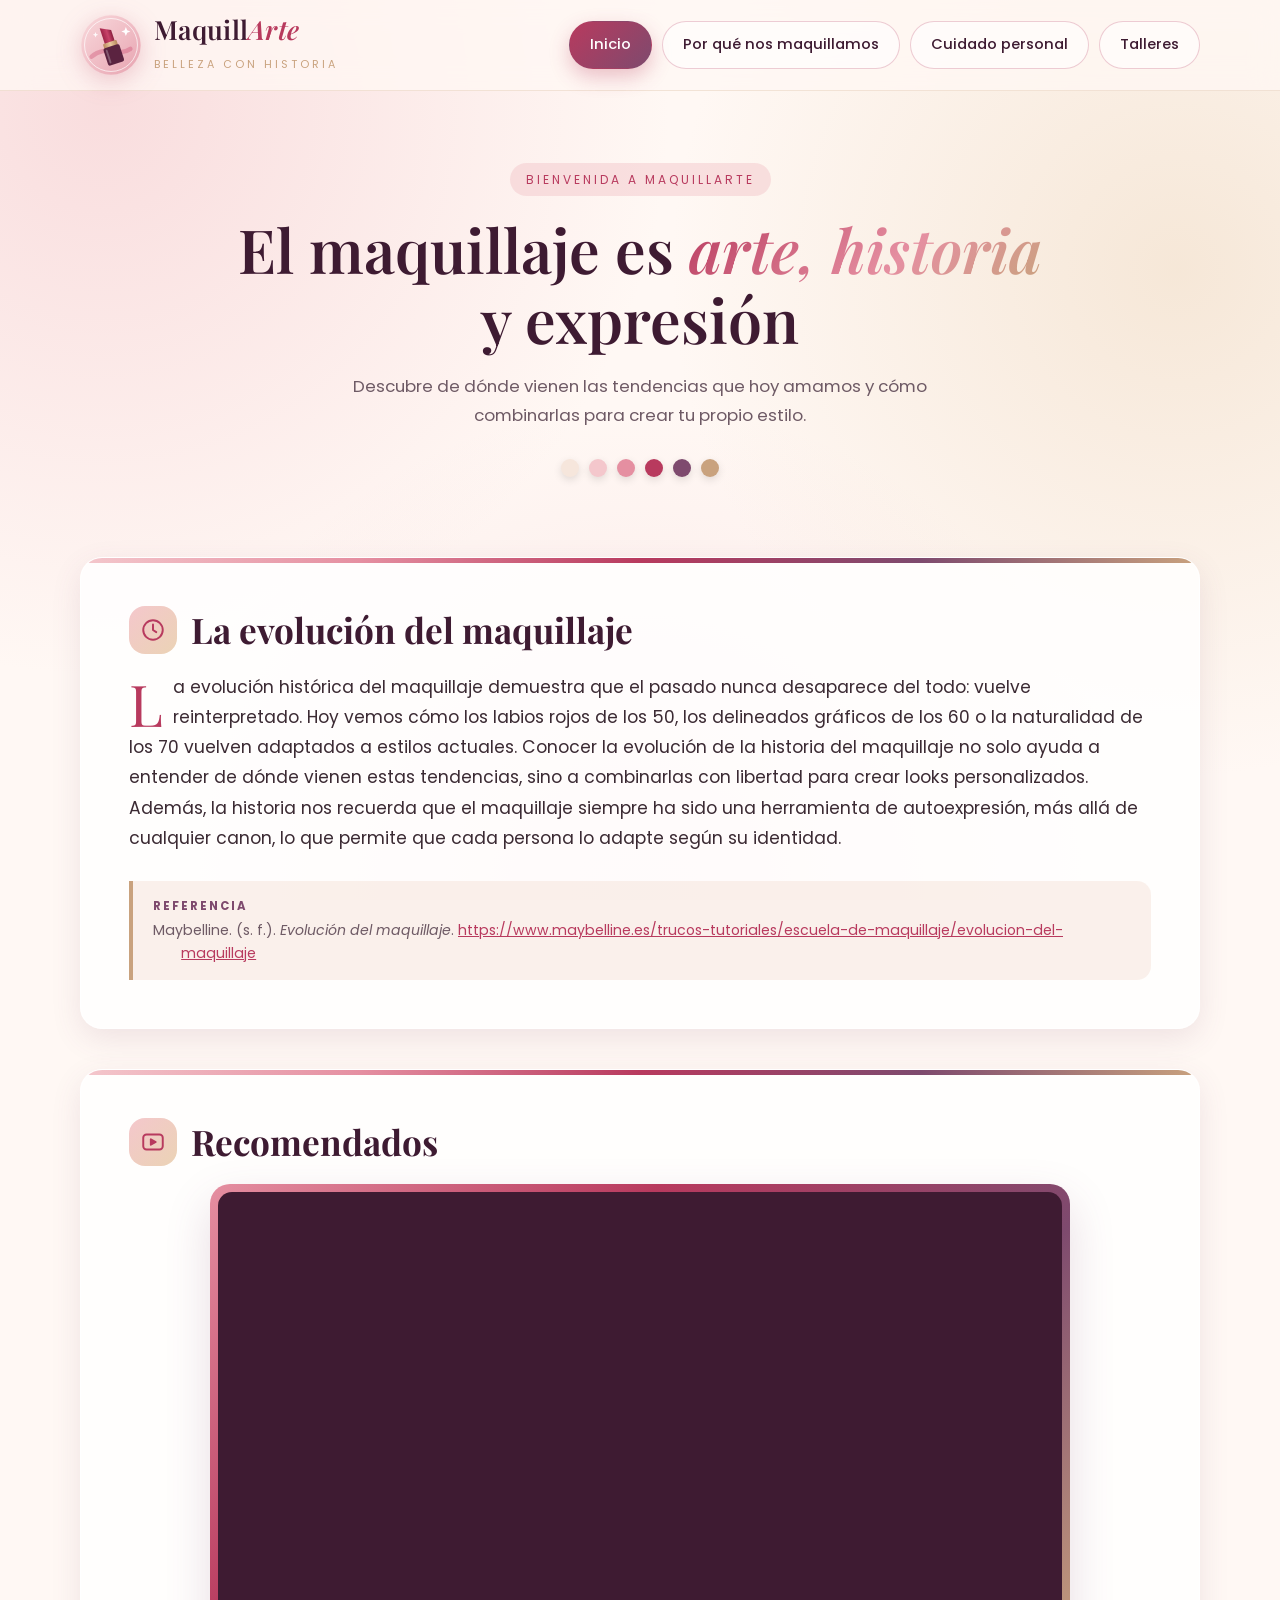
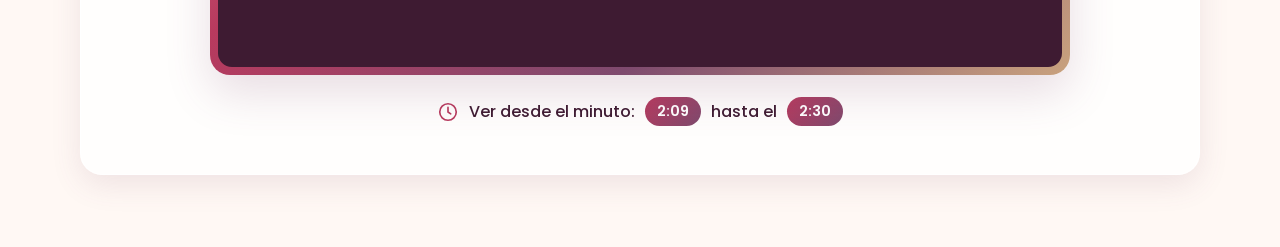
==== index.html @ 5499b281 "Página web de MaquillArte: inicio, por qué nos maquillamos, cuidado personal y aviso de talleres Co-" ====
<!DOCTYPE html>
<html lang="es">
<head>
  <meta charset="UTF-8">
  <meta name="viewport" content="width=device-width, initial-scale=1.0">
  <title>MaquillArte | Inicio</title>
  <meta name="description" content="MaquillArte: la historia, el arte y el cuidado detrás del maquillaje.">
  <link rel="icon" type="image/svg+xml" href="img/logo.svg">
  <link rel="preconnect" href="https://fonts.googleapis.com">
  <link rel="preconnect" href="https://fonts.gstatic.com" crossorigin>
  <link href="https://fonts.googleapis.com/css2?family=Playfair+Display:ital,wght@0,500;0,600;0,700;1,500;1,600&family=Poppins:wght@300;400;500;600&display=swap" rel="stylesheet">
  <link rel="stylesheet" href="css/styles.css">
</head>
<body>

  <header class="encabezado">
    <div class="contenedor">
      <a href="index.html" class="marca" aria-label="MaquillArte, ir al inicio">
        <img src="img/logo.svg" alt="Logo de MaquillArte">
        <span>
          <span class="marca-nombre">Maquill<em>Arte</em></span>
          <span class="marca-lema">Belleza con historia</span>
        </span>
      </a>

      <button class="boton-menu" aria-label="Abrir menú" aria-expanded="false" aria-controls="menu-principal"><span></span></button>

      <nav class="menu" id="menu-principal" aria-label="Menú principal">
        <ul>
          <li><a href="index.html" class="activo" aria-current="page">Inicio</a></li>
          <li><a href="por-que-nos-maquillamos.html">Por qué nos maquillamos</a></li>
          <li><a href="cuidado-personal.html">Cuidado personal</a></li>
          <li><a href="#" data-talleres>Talleres</a></li>
        </ul>
      </nav>
    </div>
  </header>

  <main>
    <section class="portada contenedor">
      <span class="etiqueta">Bienvenida a MaquillArte</span>
      <h1>El maquillaje es <em>arte, historia</em> y expresión</h1>
      <p>Descubre de dónde vienen las tendencias que hoy amamos y cómo combinarlas para crear tu propio estilo.</p>
      <div class="paleta" aria-hidden="true">
        <span></span><span></span><span></span><span></span><span></span><span></span>
      </div>
    </section>

    <section class="seccion contenedor aparecer">
      <article class="tarjeta">
        <h2 class="titulo-seccion">
          <span class="icono" aria-hidden="true">
            <svg viewBox="0 0 24 24" fill="none" stroke="currentColor" stroke-width="1.8" stroke-linecap="round" stroke-linejoin="round"><circle cx="12" cy="12" r="9"/><path d="M12 7v5l3 2"/></svg>
          </span>
          La evolución del maquillaje
        </h2>

        <p class="texto-destacado">La evolución histórica del maquillaje demuestra que el pasado nunca desaparece del todo: vuelve reinterpretado. Hoy vemos cómo los labios rojos de los 50, los delineados gráficos de los 60 o la naturalidad de los 70 vuelven adaptados a estilos actuales. Conocer la evolución de la historia del maquillaje no solo ayuda a entender de dónde vienen estas tendencias, sino a combinarlas con libertad para crear looks personalizados. Además, la historia nos recuerda que el maquillaje siempre ha sido una herramienta de autoexpresión, más allá de cualquier canon, lo que permite que cada persona lo adapte según su identidad.</p>

        <div class="referencia">
          <strong>Referencia</strong>
          <p class="apa">Maybelline. (s. f.). <em>Evolución del maquillaje</em>. <a href="https://www.maybelline.es/trucos-tutoriales/escuela-de-maquillaje/evolucion-del-maquillaje" target="_blank" rel="noopener">https://www.maybelline.es/trucos-tutoriales/escuela-de-maquillaje/evolucion-del-maquillaje</a></p>
        </div>
      </article>
    </section>

    <section class="seccion contenedor aparecer">
      <article class="tarjeta">
        <h2 class="titulo-seccion">
          <span class="icono" aria-hidden="true">
            <svg viewBox="0 0 24 24" fill="none" stroke="currentColor" stroke-width="1.8" stroke-linecap="round" stroke-linejoin="round"><rect x="3" y="5" width="18" height="14" rx="3"/><path d="M10 9.5v5l4.5-2.5z" fill="currentColor"/></svg>
          </span>
          Recomendados
        </h2>

        <div class="video-marco">
          <div class="video">
            <iframe
              src="https://www.youtube-nocookie.com/embed/LgYsAsKsYkc?start=129&amp;end=150&amp;rel=0"
              title="Video recomendado sobre la evolución del maquillaje"
              loading="lazy"
              allow="accelerometer; autoplay; clipboard-write; encrypted-media; gyroscope; picture-in-picture; web-share"
              referrerpolicy="strict-origin-when-cross-origin"
              allowfullscreen></iframe>
          </div>
        </div>

        <p class="leyenda-video">
          <svg viewBox="0 0 24 24" fill="none" stroke="currentColor" stroke-width="1.8" stroke-linecap="round" stroke-linejoin="round" aria-hidden="true"><circle cx="12" cy="12" r="9"/><path d="M12 7v5l3 2"/></svg>
          Ver desde el minuto: <span class="tiempo">2:09</span> hasta el <span class="tiempo">2:30</span>
        </p>
      </article>
    </section>
  </main>

  <div class="aviso-fondo" role="dialog" aria-modal="true" aria-labelledby="aviso-titulo" aria-hidden="true">
    <div class="aviso">
      <div class="aviso-icono" aria-hidden="true">
        <svg viewBox="0 0 24 24" fill="none" stroke="currentColor" stroke-width="1.8" stroke-linecap="round" stroke-linejoin="round"><path d="M14.5 3.5l6 6-9 9H5.5v-6z"/><path d="M12 6l6 6"/><path d="M3 21h7"/></svg>
      </div>
      <h2 id="aviso-titulo">Talleres</h2>
      <p>En construcción...</p>
      <button class="aviso-cerrar" type="button">Entendido</button>
    </div>
  </div>

  <script src="js/main.js"></script>
</body>
</html>
---- css/styles.css ----
/* ==========================================================
   MaquillArte — Hoja de estilos
   Paleta inspirada en maquillaje: nude, rubor, labial, malva y dorado
   ========================================================== */

:root {
  --crema: #FFF8F4;
  --nude: #F6E6DC;
  --rubor: #F4C7CC;
  --rosa: #E58FA1;
  --labial: #B83A5E;
  --labial-oscuro: #8A1E3E;
  --malva: #7E4A6E;
  --ciruela: #3E1B32;
  --dorado: #C9A27E;
  --dorado-claro: #EBD3B5;
  --texto: #3B2A33;
  --texto-suave: #6E5A65;
  --blanco: #FFFFFF;

  --sombra-suave: 0 10px 30px rgba(126, 74, 110, .12);
  --sombra-media: 0 18px 45px rgba(126, 74, 110, .18);
  --radio: 22px;
  --ancho: 1120px;

  --fuente-titulo: "Playfair Display", Georgia, serif;
  --fuente-texto: "Poppins", system-ui, -apple-system, "Segoe UI", sans-serif;
}

* { box-sizing: border-box; margin: 0; padding: 0; }

html { scroll-behavior: smooth; }

body {
  font-family: var(--fuente-texto);
  color: var(--texto);
  background:
    radial-gradient(circle at 8% 12%, rgba(244, 199, 204, .55), transparent 40%),
    radial-gradient(circle at 92% 30%, rgba(235, 211, 181, .45), transparent 38%),
    radial-gradient(circle at 50% 100%, rgba(229, 143, 161, .18), transparent 45%),
    var(--crema);
  background-attachment: fixed;
  line-height: 1.75;
  min-height: 100vh;
  display: flex;
  flex-direction: column;
}

img { max-width: 100%; display: block; }
a { color: var(--labial); }

.contenedor {
  width: min(var(--ancho), 100% - 32px);
  margin-inline: auto;
}

/* ---------------- Encabezado y menú ---------------- */

.encabezado {
  position: sticky;
  top: 0;
  z-index: 50;
  background: rgba(255, 248, 244, .78);
  backdrop-filter: blur(14px);
  -webkit-backdrop-filter: blur(14px);
  border-bottom: 1px solid rgba(201, 162, 126, .25);
}

.encabezado .contenedor {
  display: flex;
  align-items: center;
  justify-content: space-between;
  gap: 24px;
  padding-block: 14px;
}

.marca {
  display: flex;
  align-items: center;
  gap: 12px;
  text-decoration: none;
  color: var(--ciruela);
  flex-shrink: 0;
}

.marca img {
  width: 62px;
  height: 62px;
  filter: drop-shadow(0 6px 12px rgba(184, 58, 94, .25));
  transition: transform .4s ease;
}

.marca:hover img { transform: rotate(-8deg) scale(1.05); }

.marca-nombre {
  font-family: var(--fuente-titulo);
  font-size: 1.65rem;
  font-weight: 600;
  letter-spacing: .3px;
  line-height: 1;
}

.marca-nombre em {
  font-style: italic;
  color: var(--labial);
}

.marca-lema {
  display: block;
  font-family: var(--fuente-texto);
  font-size: .68rem;
  letter-spacing: 3px;
  text-transform: uppercase;
  color: var(--dorado);
  margin-top: 6px;
}

.menu ul {
  display: flex;
  gap: 10px;
  list-style: none;
}

.menu a {
  display: inline-block;
  padding: 10px 20px;
  border-radius: 999px;
  border: 1.5px solid rgba(184, 58, 94, .25);
  background: rgba(255, 255, 255, .6);
  color: var(--ciruela);
  text-decoration: none;
  font-size: .92rem;
  font-weight: 500;
  transition: all .25s ease;
  white-space: nowrap;
}

.menu a:hover {
  border-color: var(--labial);
  color: var(--labial);
  transform: translateY(-2px);
  box-shadow: var(--sombra-suave);
}

.menu a.activo {
  background: linear-gradient(135deg, var(--labial), var(--malva));
  border-color: transparent;
  color: var(--blanco);
  box-shadow: 0 8px 20px rgba(184, 58, 94, .3);
}

.boton-menu {
  display: none;
  background: none;
  border: 1.5px solid rgba(184, 58, 94, .35);
  border-radius: 14px;
  width: 46px;
  height: 46px;
  cursor: pointer;
  color: var(--labial);
}

.boton-menu span,
.boton-menu span::before,
.boton-menu span::after {
  display: block;
  width: 20px;
  height: 2px;
  background: currentColor;
  border-radius: 2px;
  margin-inline: auto;
  position: relative;
  transition: transform .3s ease, background .3s ease;
}

.boton-menu span::before,
.boton-menu span::after { content: ""; position: absolute; left: 0; }
.boton-menu span::before { top: -6px; }
.boton-menu span::after { top: 6px; }

.boton-menu[aria-expanded="true"] span { background: transparent; }
.boton-menu[aria-expanded="true"] span::before { transform: translateY(6px) rotate(45deg); }
.boton-menu[aria-expanded="true"] span::after { transform: translateY(-6px) rotate(-45deg); }

/* ---------------- Portada (hero) ---------------- */

.portada {
  padding: 72px 0 40px;
  text-align: center;
}

.etiqueta {
  display: inline-block;
  font-size: .75rem;
  letter-spacing: 3px;
  text-transform: uppercase;
  color: var(--labial);
  background: rgba(244, 199, 204, .5);
  padding: 6px 16px;
  border-radius: 999px;
  margin-bottom: 18px;
}

.portada h1 {
  font-family: var(--fuente-titulo);
  font-size: clamp(2.2rem, 5vw, 3.8rem);
  font-weight: 600;
  line-height: 1.15;
  color: var(--ciruela);
  max-width: 820px;
  margin-inline: auto;
}

.portada h1 em {
  font-style: italic;
  background: linear-gradient(135deg, var(--labial), var(--rosa) 60%, var(--dorado));
  -webkit-background-clip: text;
  background-clip: text;
  color: transparent;
}

.portada p {
  max-width: 640px;
  margin: 18px auto 0;
  color: var(--texto-suave);
  font-size: 1.05rem;
}

.paleta {
  display: flex;
  justify-content: center;
  gap: 10px;
  margin-top: 28px;
}

.paleta span {
  width: 18px;
  height: 18px;
  border-radius: 50%;
  box-shadow: 0 3px 8px rgba(0, 0, 0, .12);
  animation: flotar 3s ease-in-out infinite;
}

.paleta span:nth-child(1) { background: var(--nude); animation-delay: 0s; }
.paleta span:nth-child(2) { background: var(--rubor); animation-delay: .2s; }
.paleta span:nth-child(3) { background: var(--rosa); animation-delay: .4s; }
.paleta span:nth-child(4) { background: var(--labial); animation-delay: .6s; }
.paleta span:nth-child(5) { background: var(--malva); animation-delay: .8s; }
.paleta span:nth-child(6) { background: var(--dorado); animation-delay: 1s; }

@keyframes flotar {
  0%, 100% { transform: translateY(0); }
  50% { transform: translateY(-6px); }
}

/* ---------------- Tarjetas y secciones ---------------- */

main { flex: 1; padding-bottom: 72px; }

.seccion { margin-top: 40px; }

.tarjeta {
  position: relative;
  background: rgba(255, 255, 255, .82);
  border: 1px solid rgba(255, 255, 255, .9);
  border-radius: var(--radio);
  box-shadow: var(--sombra-suave);
  padding: clamp(24px, 4vw, 48px);
  overflow: hidden;
}

.tarjeta::before {
  content: "";
  position: absolute;
  inset: 0 0 auto 0;
  height: 5px;
  background: linear-gradient(90deg, var(--rubor), var(--rosa), var(--labial), var(--malva), var(--dorado));
}

.titulo-seccion {
  font-family: var(--fuente-titulo);
  font-size: clamp(1.6rem, 3vw, 2.2rem);
  color: var(--ciruela);
  line-height: 1.25;
  margin-bottom: 18px;
  display: flex;
  align-items: center;
  gap: 14px;
}

.titulo-seccion .icono {
  flex-shrink: 0;
  width: 48px;
  height: 48px;
  border-radius: 16px;
  display: grid;
  place-items: center;
  background: linear-gradient(135deg, var(--rubor), var(--dorado-claro));
  color: var(--labial);
}

.titulo-seccion .icono svg { width: 26px; height: 26px; }

.tarjeta p + p { margin-top: 16px; }

.texto-destacado {
  font-size: 1.08rem;
}

.texto-destacado::first-letter {
  font-family: var(--fuente-titulo);
  float: left;
  font-size: 3.6rem;
  line-height: .9;
  padding: 6px 10px 0 0;
  color: var(--labial);
}

/* Cita APA */
.referencia {
  margin-top: 28px;
  padding: 16px 20px;
  border-left: 4px solid var(--dorado);
  background: rgba(246, 230, 220, .55);
  border-radius: 0 14px 14px 0;
  font-size: .88rem;
  color: var(--texto-suave);
  line-height: 1.6;
}

.referencia strong {
  display: block;
  font-size: .72rem;
  letter-spacing: 2px;
  text-transform: uppercase;
  color: var(--malva);
  margin-bottom: 4px;
}

.referencia a { word-break: break-word; }

/* Sangría francesa estilo APA */
.referencia .apa {
  padding-left: 2em;
  text-indent: -2em;
}

/* ---------------- Video ---------------- */

.video-marco {
  position: relative;
  border-radius: 20px;
  padding: 8px;
  background: linear-gradient(135deg, var(--rosa), var(--labial), var(--malva), var(--dorado));
  box-shadow: var(--sombra-media);
  max-width: 860px;
  margin: 8px auto 0;
}

.video {
  position: relative;
  aspect-ratio: 16 / 9;
  border-radius: 14px;
  overflow: hidden;
  background: var(--ciruela);
}

.video iframe {
  position: absolute;
  inset: 0;
  width: 100%;
  height: 100%;
  border: 0;
}

.leyenda-video {
  display: flex;
  justify-content: center;
  align-items: center;
  gap: 10px;
  flex-wrap: wrap;
  margin-top: 22px;
  text-align: center;
  color: var(--ciruela);
  font-weight: 500;
}

.leyenda-video svg { width: 22px; height: 22px; color: var(--labial); }

.leyenda-video .tiempo {
  display: inline-block;
  background: linear-gradient(135deg, var(--labial), var(--malva));
  color: var(--blanco);
  padding: 2px 12px;
  border-radius: 999px;
  font-weight: 600;
  font-size: .9rem;
}

/* ---------------- Línea de tiempo (décadas) ---------------- */

.introduccion {
  font-size: 1.05rem;
  color: var(--texto);
  margin-bottom: 10px;
}

.linea-tiempo {
  position: relative;
  margin-top: 36px;
  display: grid;
  gap: 22px;
}

.linea-tiempo::before {
  content: "";
  position: absolute;
  top: 10px;
  bottom: 10px;
  left: 37px;
  width: 3px;
  border-radius: 3px;
  background: linear-gradient(180deg, var(--rubor), var(--rosa), var(--labial), var(--malva), var(--dorado));
}

.decada {
  position: relative;
  display: grid;
  grid-template-columns: 78px 1fr;
  gap: 20px;
  align-items: start;
}

.decada-marca {
  position: relative;
  z-index: 1;
  width: 78px;
  height: 78px;
  border-radius: 50%;
  display: grid;
  place-items: center;
  font-family: var(--fuente-titulo);
  font-size: 1.25rem;
  font-weight: 700;
  color: var(--blanco);
  background: linear-gradient(135deg, var(--rosa), var(--labial));
  border: 4px solid var(--crema);
  box-shadow: 0 8px 18px rgba(184, 58, 94, .28);
}

.decada:nth-child(3n+2) .decada-marca { background: linear-gradient(135deg, var(--malva), var(--labial-oscuro)); }
.decada:nth-child(3n) .decada-marca { background: linear-gradient(135deg, var(--dorado), var(--rosa)); }

.decada-contenido {
  background: rgba(255, 255, 255, .88);
  border-radius: 18px;
  padding: 18px 22px;
  box-shadow: var(--sombra-suave);
  border: 1px solid rgba(244, 199, 204, .6);
  transition: transform .3s ease, box-shadow .3s ease;
}

.decada-contenido:hover {
  transform: translateX(4px);
  box-shadow: var(--sombra-media);
}

.decada-contenido h3 {
  font-family: var(--fuente-titulo);
  color: var(--labial);
  font-size: 1.15rem;
  margin-bottom: 4px;
}

.cita-grande {
  margin: 34px 0 0;
  padding: 26px 30px;
  border-radius: 20px;
  background: linear-gradient(135deg, var(--ciruela), var(--malva));
  color: var(--blanco);
  font-family: var(--fuente-titulo);
  font-size: clamp(1.1rem, 2.2vw, 1.35rem);
  font-style: italic;
  line-height: 1.55;
  position: relative;
}

.cita-grande::before {
  content: "“";
  position: absolute;
  top: -18px;
  left: 18px;
  font-size: 5rem;
  line-height: 1;
  color: var(--rosa);
}

/* ---------------- Cuidado personal ---------------- */

.indice-consejos {
  display: flex;
  flex-wrap: wrap;
  justify-content: center;
  gap: 10px;
  margin-top: 26px;
}

.indice-consejos a {
  text-decoration: none;
  font-size: .88rem;
  padding: 8px 16px;
  border-radius: 999px;
  background: rgba(255, 255, 255, .8);
  border: 1px solid rgba(184, 58, 94, .2);
  color: var(--ciruela);
  transition: all .25s ease;
}

.indice-consejos a:hover {
  background: var(--labial);
  color: var(--blanco);
}

.consejo { scroll-margin-top: 110px; }

.consejo h3 {
  font-family: var(--fuente-titulo);
  color: var(--malva);
  font-size: 1.2rem;
  margin: 22px 0 10px;
}

.lista-consejos {
  list-style: none;
  display: grid;
  gap: 14px;
  margin-top: 14px;
}

.lista-consejos li {
  position: relative;
  padding: 14px 18px 14px 50px;
  background: rgba(246, 230, 220, .45);
  border-radius: 14px;
}

.lista-consejos li::before {
  content: "";
  position: absolute;
  left: 18px;
  top: 22px;
  width: 14px;
  height: 14px;
  border-radius: 50%;
  background: linear-gradient(135deg, var(--rosa), var(--labial));
  box-shadow: 0 0 0 4px rgba(229, 143, 161, .25);
}

.lista-consejos li strong { color: var(--labial-oscuro); }

.rejilla-dos {
  display: grid;
  grid-template-columns: repeat(auto-fit, minmax(300px, 1fr));
  gap: 28px;
}

/* ---------------- Aviso "En construcción" ---------------- */

.aviso-fondo {
  position: fixed;
  inset: 0;
  z-index: 100;
  display: grid;
  place-items: center;
  padding: 16px;
  background: rgba(62, 27, 50, .45);
  backdrop-filter: blur(6px);
  -webkit-backdrop-filter: blur(6px);
  opacity: 0;
  visibility: hidden;
  transition: opacity .3s ease, visibility .3s ease;
}

.aviso-fondo.visible { opacity: 1; visibility: visible; }

.aviso {
  position: relative;
  width: min(420px, 100%);
  text-align: center;
  background: var(--crema);
  border-radius: 26px;
  padding: 40px 30px 32px;
  box-shadow: 0 30px 70px rgba(62, 27, 50, .35);
  transform: translateY(20px) scale(.96);
  transition: transform .35s cubic-bezier(.2, .9, .3, 1.2);
  overflow: hidden;
}

.aviso::before {
  content: "";
  position: absolute;
  inset: 0 0 auto 0;
  height: 6px;
  background: linear-gradient(90deg, var(--rubor), var(--rosa), var(--labial), var(--malva), var(--dorado));
}

.aviso-fondo.visible .aviso { transform: none; }

.aviso-icono {
  width: 84px;
  height: 84px;
  margin: 0 auto 16px;
  border-radius: 50%;
  display: grid;
  place-items: center;
  background: linear-gradient(135deg, var(--rubor), var(--dorado-claro));
  color: var(--labial);
}

.aviso-icono svg {
  width: 42px;
  height: 42px;
  animation: pincel 1.6s ease-in-out infinite;
  transform-origin: 70% 80%;
}

@keyframes pincel {
  0%, 100% { transform: rotate(-10deg); }
  50% { transform: rotate(12deg); }
}

.aviso h2 {
  font-family: var(--fuente-titulo);
  color: var(--ciruela);
  font-size: 1.8rem;
}

.aviso p {
  color: var(--texto-suave);
  margin-top: 8px;
}

.puntos::after {
  content: "";
  animation: puntos 1.5s steps(4, end) infinite;
}

@keyframes puntos {
  0% { content: ""; }
  25% { content: "."; }
  50% { content: ".."; }
  75%, 100% { content: "..."; }
}

.aviso-cerrar {
  margin-top: 24px;
  border: 0;
  cursor: pointer;
  padding: 12px 28px;
  border-radius: 999px;
  font-family: inherit;
  font-weight: 500;
  font-size: .95rem;
  color: var(--blanco);
  background: linear-gradient(135deg, var(--labial), var(--malva));
  box-shadow: 0 8px 20px rgba(184, 58, 94, .3);
  transition: transform .2s ease;
}

.aviso-cerrar:hover { transform: translateY(-2px); }

/* ---------------- Pie ---------------- */

.pie {
  text-align: center;
  padding: 26px 16px;
  color: var(--texto-suave);
  font-size: .85rem;
  border-top: 1px solid rgba(201, 162, 126, .25);
  background: rgba(255, 248, 244, .6);
}

.pie .marca-nombre { font-size: 1.15rem; }

/* ---------------- Animación de aparición ---------------- */

.aparecer {
  opacity: 0;
  transform: translateY(24px);
  transition: opacity .7s ease, transform .7s ease;
}

.aparecer.visible { opacity: 1; transform: none; }

@media (prefers-reduced-motion: reduce) {
  *, *::before, *::after { animation: none !important; transition: none !important; }
  .aparecer { opacity: 1; transform: none; }
}

/* ---------------- Adaptable (celular / tablet) ---------------- */

@media (max-width: 960px) {
  .boton-menu { display: grid; place-items: center; }

  .menu {
    position: absolute;
    top: 100%;
    left: 0;
    right: 0;
    background: rgba(255, 248, 244, .97);
    backdrop-filter: blur(14px);
    -webkit-backdrop-filter: blur(14px);
    border-bottom: 1px solid rgba(201, 162, 126, .3);
    box-shadow: var(--sombra-suave);
    max-height: 0;
    overflow: hidden;
    transition: max-height .35s ease;
  }

  .menu.abierto { max-height: 400px; }

  .menu ul {
    flex-direction: column;
    padding: 16px;
    gap: 10px;
  }

  .menu a {
    display: block;
    text-align: center;
    padding: 12px 20px;
  }
}

@media (max-width: 560px) {
  .marca img { width: 50px; height: 50px; }
  .marca-nombre { font-size: 1.35rem; }
  .marca-lema { letter-spacing: 2px; font-size: .6rem; }
  .portada { padding-top: 48px; }

  .linea-tiempo::before { left: 27px; }
  .decada { grid-template-columns: 58px 1fr; gap: 14px; }
  .decada-marca { width: 58px; height: 58px; font-size: 1rem; border-width: 3px; }
  .decada-contenido { padding: 16px; }

  .texto-destacado::first-letter { font-size: 3rem; }
  .rejilla-dos { grid-template-columns: 1fr; }
}
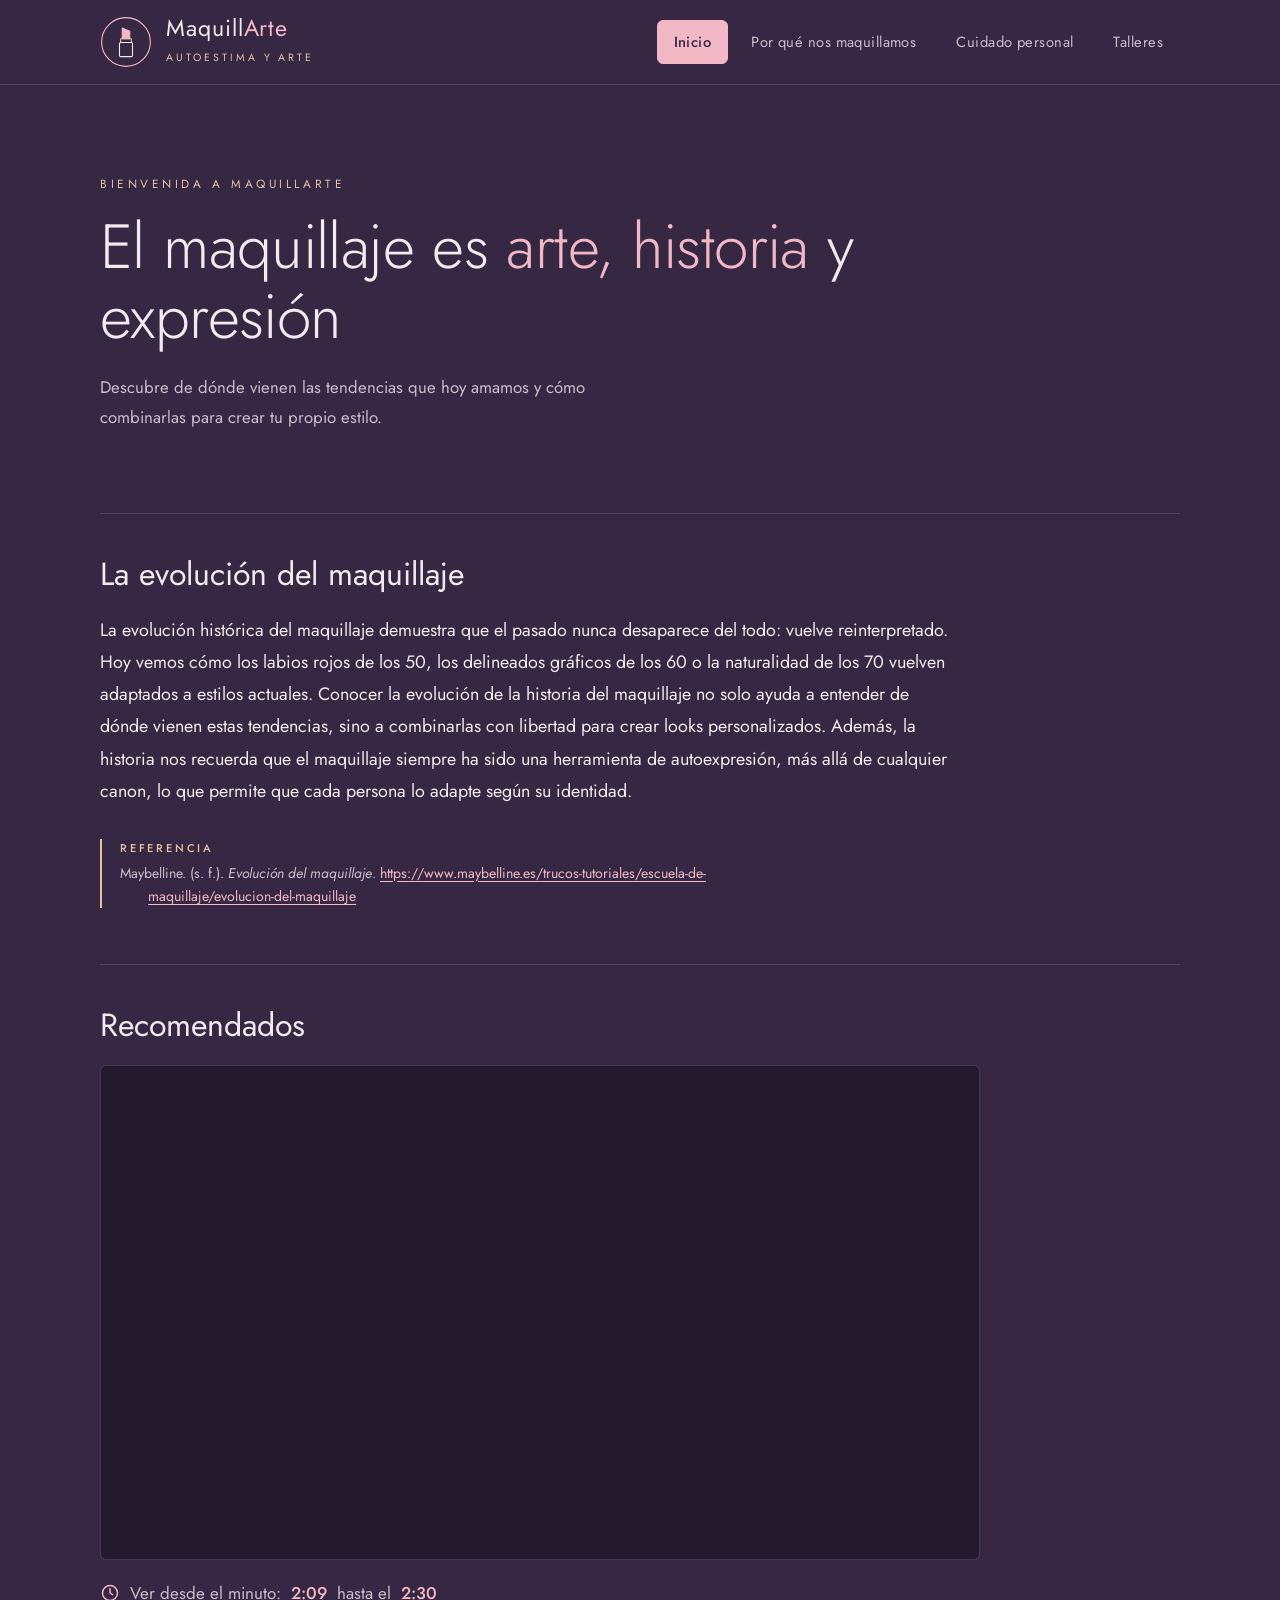
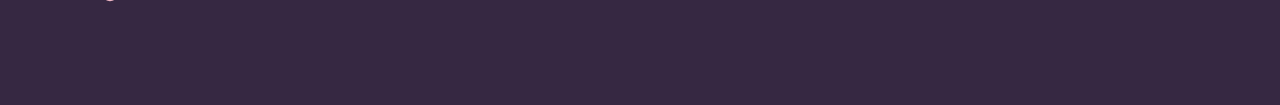
==== commit d649bbed: "Rediseno minimalista: fondo #362842, tipografia Jost y logo de lineas Co-Authored-By: Claude Opus 5." ====
--- a/index.html
+++ b/index.html
@@ -8,7 +8,7 @@
   <link rel="icon" type="image/svg+xml" href="img/logo.svg">
   <link rel="preconnect" href="https://fonts.googleapis.com">
   <link rel="preconnect" href="https://fonts.gstatic.com" crossorigin>
-  <link href="https://fonts.googleapis.com/css2?family=Playfair+Display:ital,wght@0,500;0,600;0,700;1,500;1,600&family=Poppins:wght@300;400;500;600&display=swap" rel="stylesheet">
+  <link href="https://fonts.googleapis.com/css2?family=Jost:wght@300;400;500&display=swap" rel="stylesheet">
   <link rel="stylesheet" href="css/styles.css">
 </head>
 <body>
@@ -19,7 +19,7 @@
         <img src="img/logo.svg" alt="Logo de MaquillArte">
         <span>
           <span class="marca-nombre">Maquill<em>Arte</em></span>
-          <span class="marca-lema">Belleza con historia</span>
+          <span class="marca-lema">Autoestima y arte</span>
         </span>
       </a>
 
@@ -41,17 +41,11 @@
       <span class="etiqueta">Bienvenida a MaquillArte</span>
       <h1>El maquillaje es <em>arte, historia</em> y expresión</h1>
       <p>Descubre de dónde vienen las tendencias que hoy amamos y cómo combinarlas para crear tu propio estilo.</p>
-      <div class="paleta" aria-hidden="true">
-        <span></span><span></span><span></span><span></span><span></span><span></span>
-      </div>
     </section>
 
     <section class="seccion contenedor aparecer">
       <article class="tarjeta">
         <h2 class="titulo-seccion">
-          <span class="icono" aria-hidden="true">
-            <svg viewBox="0 0 24 24" fill="none" stroke="currentColor" stroke-width="1.8" stroke-linecap="round" stroke-linejoin="round"><circle cx="12" cy="12" r="9"/><path d="M12 7v5l3 2"/></svg>
-          </span>
           La evolución del maquillaje
         </h2>
 
@@ -67,9 +61,6 @@
     <section class="seccion contenedor aparecer">
       <article class="tarjeta">
         <h2 class="titulo-seccion">
-          <span class="icono" aria-hidden="true">
-            <svg viewBox="0 0 24 24" fill="none" stroke="currentColor" stroke-width="1.8" stroke-linecap="round" stroke-linejoin="round"><rect x="3" y="5" width="18" height="14" rx="3"/><path d="M10 9.5v5l4.5-2.5z" fill="currentColor"/></svg>
-          </span>
           Recomendados
         </h2>
 
--- a/css/styles.css
+++ b/css/styles.css
@@ -1,30 +1,22 @@
 /* ==========================================================
    MaquillArte — Hoja de estilos
-   Paleta inspirada en maquillaje: nude, rubor, labial, malva y dorado
+   Fondo ciruela (#362842) con tonos de maquillaje claros encima
    ========================================================== */
 
 :root {
-  --crema: #FFF8F4;
-  --nude: #F6E6DC;
-  --rubor: #F4C7CC;
-  --rosa: #E58FA1;
-  --labial: #B83A5E;
-  --labial-oscuro: #8A1E3E;
-  --malva: #7E4A6E;
-  --ciruela: #3E1B32;
-  --dorado: #C9A27E;
-  --dorado-claro: #EBD3B5;
-  --texto: #3B2A33;
-  --texto-suave: #6E5A65;
-  --blanco: #FFFFFF;
-
-  --sombra-suave: 0 10px 30px rgba(126, 74, 110, .12);
-  --sombra-media: 0 18px 45px rgba(126, 74, 110, .18);
-  --radio: 22px;
-  --ancho: 1120px;
-
-  --fuente-titulo: "Playfair Display", Georgia, serif;
-  --fuente-texto: "Poppins", system-ui, -apple-system, "Segoe UI", sans-serif;
+  --fondo: #362842;
+  --superficie: #3F3050;
+  --superficie-2: #47375A;
+  --linea: rgba(243, 233, 238, .14);
+
+  --texto: #F3E9EE;        /* blanco cálido  */
+  --texto-suave: #CDBDCB;  /* lila grisáceo  */
+  --rosa: #F2B8C6;         /* rubor / acento */
+  --nude: #E2C2A4;         /* nude / dorado  */
+
+  --ancho: 1080px;
+  --radio: 6px;
+  --fuente: "Jost", "Helvetica Neue", Arial, sans-serif;
 }
 
 * { box-sizing: border-box; margin: 0; padding: 0; }
@@ -32,22 +24,26 @@
 html { scroll-behavior: smooth; }
 
 body {
-  font-family: var(--fuente-texto);
-  color: var(--texto);
-  background:
-    radial-gradient(circle at 8% 12%, rgba(244, 199, 204, .55), transparent 40%),
-    radial-gradient(circle at 92% 30%, rgba(235, 211, 181, .45), transparent 38%),
-    radial-gradient(circle at 50% 100%, rgba(229, 143, 161, .18), transparent 45%),
-    var(--crema);
-  background-attachment: fixed;
-  line-height: 1.75;
+  font-family: var(--fuente);
+  font-weight: 400;
+  font-size: 17px;
+  color: var(--texto);
+  background: var(--fondo);
+  line-height: 1.8;
   min-height: 100vh;
   display: flex;
   flex-direction: column;
+  -webkit-font-smoothing: antialiased;
 }
 
 img { max-width: 100%; display: block; }
-a { color: var(--labial); }
+
+a {
+  color: var(--rosa);
+  text-underline-offset: 3px;
+}
+
+strong { font-weight: 500; }
 
 .contenedor {
   width: min(var(--ancho), 100% - 32px);
@@ -60,10 +56,8 @@
   position: sticky;
   top: 0;
   z-index: 50;
-  background: rgba(255, 248, 244, .78);
-  backdrop-filter: blur(14px);
-  -webkit-backdrop-filter: blur(14px);
-  border-bottom: 1px solid rgba(201, 162, 126, .25);
+  background: var(--fondo);
+  border-bottom: 1px solid var(--linea);
 }
 
 .encabezado .contenedor {
@@ -71,93 +65,84 @@
   align-items: center;
   justify-content: space-between;
   gap: 24px;
-  padding-block: 14px;
+  padding-block: 16px;
 }
 
 .marca {
   display: flex;
   align-items: center;
-  gap: 12px;
+  gap: 14px;
   text-decoration: none;
-  color: var(--ciruela);
+  color: var(--texto);
   flex-shrink: 0;
 }
 
-.marca img {
-  width: 62px;
-  height: 62px;
-  filter: drop-shadow(0 6px 12px rgba(184, 58, 94, .25));
-  transition: transform .4s ease;
-}
-
-.marca:hover img { transform: rotate(-8deg) scale(1.05); }
+.marca img { width: 52px; height: 52px; }
 
 .marca-nombre {
-  font-family: var(--fuente-titulo);
-  font-size: 1.65rem;
-  font-weight: 600;
-  letter-spacing: .3px;
+  display: block;
+  font-size: 1.45rem;
+  font-weight: 400;
+  letter-spacing: .04em;
   line-height: 1;
 }
 
 .marca-nombre em {
-  font-style: italic;
-  color: var(--labial);
+  font-style: normal;
+  color: var(--rosa);
 }
 
 .marca-lema {
   display: block;
-  font-family: var(--fuente-texto);
-  font-size: .68rem;
-  letter-spacing: 3px;
+  font-size: .66rem;
+  font-weight: 400;
+  letter-spacing: .28em;
   text-transform: uppercase;
-  color: var(--dorado);
-  margin-top: 6px;
+  color: var(--nude);
+  margin-top: 7px;
 }
 
 .menu ul {
   display: flex;
-  gap: 10px;
+  gap: 6px;
   list-style: none;
 }
 
 .menu a {
   display: inline-block;
-  padding: 10px 20px;
-  border-radius: 999px;
-  border: 1.5px solid rgba(184, 58, 94, .25);
-  background: rgba(255, 255, 255, .6);
-  color: var(--ciruela);
+  padding: 8px 16px;
+  border: 1px solid transparent;
+  border-radius: var(--radio);
+  color: var(--texto-suave);
   text-decoration: none;
   font-size: .92rem;
+  font-weight: 400;
+  letter-spacing: .03em;
+  transition: color .2s ease, border-color .2s ease;
+  white-space: nowrap;
+}
+
+.menu a:hover {
+  color: var(--texto);
+  border-color: var(--linea);
+}
+
+.menu a.activo {
+  color: var(--fondo);
+  background: var(--rosa);
+  border-color: var(--rosa);
   font-weight: 500;
-  transition: all .25s ease;
-  white-space: nowrap;
-}
-
-.menu a:hover {
-  border-color: var(--labial);
-  color: var(--labial);
-  transform: translateY(-2px);
-  box-shadow: var(--sombra-suave);
-}
-
-.menu a.activo {
-  background: linear-gradient(135deg, var(--labial), var(--malva));
-  border-color: transparent;
-  color: var(--blanco);
-  box-shadow: 0 8px 20px rgba(184, 58, 94, .3);
 }
 
 .boton-menu {
   display: none;
   background: none;
-  border: 1.5px solid rgba(184, 58, 94, .35);
-  border-radius: 14px;
-  width: 46px;
-  height: 46px;
+  border: 1px solid var(--linea);
+  border-radius: var(--radio);
+  width: 44px;
+  height: 44px;
   cursor: pointer;
-  color: var(--labial);
+  color: var(--texto);
 }
 
 .boton-menu span,
@@ -165,9 +150,8 @@
 .boton-menu span::after {
   display: block;
   width: 20px;
-  height: 2px;
+  height: 1.5px;
   background: currentColor;
-  border-radius: 2px;
   margin-inline: auto;
   position: relative;
   transition: transform .3s ease, background .3s ease;
@@ -182,158 +166,86 @@
 .boton-menu[aria-expanded="true"] span::before { transform: translateY(6px) rotate(45deg); }
 .boton-menu[aria-expanded="true"] span::after { transform: translateY(-6px) rotate(-45deg); }
 
-/* ---------------- Portada (hero) ---------------- */
+/* ---------------- Portada ---------------- */
 
 .portada {
-  padding: 72px 0 40px;
-  text-align: center;
+  padding: 88px 0 24px;
 }
 
 .etiqueta {
-  display: inline-block;
-  font-size: .75rem;
-  letter-spacing: 3px;
+  display: block;
+  font-size: .74rem;
+  font-weight: 400;
+  letter-spacing: .3em;
   text-transform: uppercase;
-  color: var(--labial);
-  background: rgba(244, 199, 204, .5);
-  padding: 6px 16px;
-  border-radius: 999px;
+  color: var(--nude);
   margin-bottom: 18px;
 }
 
 .portada h1 {
-  font-family: var(--fuente-titulo);
-  font-size: clamp(2.2rem, 5vw, 3.8rem);
-  font-weight: 600;
-  line-height: 1.15;
-  color: var(--ciruela);
-  max-width: 820px;
-  margin-inline: auto;
+  font-size: clamp(2.2rem, 5.2vw, 3.9rem);
+  font-weight: 300;
+  line-height: 1.12;
+  letter-spacing: -.01em;
+  max-width: 780px;
 }
 
 .portada h1 em {
-  font-style: italic;
-  background: linear-gradient(135deg, var(--labial), var(--rosa) 60%, var(--dorado));
-  -webkit-background-clip: text;
-  background-clip: text;
-  color: transparent;
+  font-style: normal;
+  color: var(--rosa);
 }
 
 .portada p {
-  max-width: 640px;
-  margin: 18px auto 0;
+  max-width: 560px;
+  margin-top: 20px;
   color: var(--texto-suave);
   font-size: 1.05rem;
 }
 
-.paleta {
-  display: flex;
-  justify-content: center;
-  gap: 10px;
-  margin-top: 28px;
-}
-
-.paleta span {
-  width: 18px;
-  height: 18px;
-  border-radius: 50%;
-  box-shadow: 0 3px 8px rgba(0, 0, 0, .12);
-  animation: flotar 3s ease-in-out infinite;
-}
-
-.paleta span:nth-child(1) { background: var(--nude); animation-delay: 0s; }
-.paleta span:nth-child(2) { background: var(--rubor); animation-delay: .2s; }
-.paleta span:nth-child(3) { background: var(--rosa); animation-delay: .4s; }
-.paleta span:nth-child(4) { background: var(--labial); animation-delay: .6s; }
-.paleta span:nth-child(5) { background: var(--malva); animation-delay: .8s; }
-.paleta span:nth-child(6) { background: var(--dorado); animation-delay: 1s; }
-
-@keyframes flotar {
-  0%, 100% { transform: translateY(0); }
-  50% { transform: translateY(-6px); }
-}
-
-/* ---------------- Tarjetas y secciones ---------------- */
-
-main { flex: 1; padding-bottom: 72px; }
-
-.seccion { margin-top: 40px; }
+/* ---------------- Secciones ---------------- */
+
+main { flex: 1; padding-bottom: 96px; }
+
+.seccion { margin-top: 56px; }
 
 .tarjeta {
-  position: relative;
-  background: rgba(255, 255, 255, .82);
-  border: 1px solid rgba(255, 255, 255, .9);
-  border-radius: var(--radio);
-  box-shadow: var(--sombra-suave);
-  padding: clamp(24px, 4vw, 48px);
-  overflow: hidden;
-}
-
-.tarjeta::before {
-  content: "";
-  position: absolute;
-  inset: 0 0 auto 0;
-  height: 5px;
-  background: linear-gradient(90deg, var(--rubor), var(--rosa), var(--labial), var(--malva), var(--dorado));
+  padding-top: 40px;
+  border-top: 1px solid var(--linea);
 }
 
 .titulo-seccion {
-  font-family: var(--fuente-titulo);
-  font-size: clamp(1.6rem, 3vw, 2.2rem);
-  color: var(--ciruela);
+  font-size: clamp(1.5rem, 2.8vw, 2rem);
+  font-weight: 400;
   line-height: 1.25;
-  margin-bottom: 18px;
-  display: flex;
-  align-items: center;
-  gap: 14px;
-}
-
-.titulo-seccion .icono {
-  flex-shrink: 0;
-  width: 48px;
-  height: 48px;
-  border-radius: 16px;
-  display: grid;
-  place-items: center;
-  background: linear-gradient(135deg, var(--rubor), var(--dorado-claro));
-  color: var(--labial);
-}
-
-.titulo-seccion .icono svg { width: 26px; height: 26px; }
-
+  margin-bottom: 20px;
+  color: var(--texto);
+}
+
+.tarjeta p { max-width: 78ch; }
 .tarjeta p + p { margin-top: 16px; }
 
 .texto-destacado {
-  font-size: 1.08rem;
-}
-
-.texto-destacado::first-letter {
-  font-family: var(--fuente-titulo);
-  float: left;
-  font-size: 3.6rem;
-  line-height: .9;
-  padding: 6px 10px 0 0;
-  color: var(--labial);
-}
-
-/* Cita APA */
+  font-size: 1.12rem;
+  color: var(--texto);
+}
+
+/* Referencia APA */
 .referencia {
-  margin-top: 28px;
-  padding: 16px 20px;
-  border-left: 4px solid var(--dorado);
-  background: rgba(246, 230, 220, .55);
-  border-radius: 0 14px 14px 0;
+  margin-top: 32px;
+  padding-left: 18px;
+  border-left: 2px solid var(--nude);
   font-size: .88rem;
   color: var(--texto-suave);
-  line-height: 1.6;
+  line-height: 1.65;
 }
 
 .referencia strong {
   display: block;
-  font-size: .72rem;
-  letter-spacing: 2px;
+  font-size: .7rem;
+  font-weight: 500;
+  letter-spacing: .25em;
   text-transform: uppercase;
-  color: var(--malva);
+  color: var(--nude);
   margin-bottom: 4px;
 }
 
@@ -348,21 +260,17 @@
 /* ---------------- Video ---------------- */
 
 .video-marco {
-  position: relative;
-  border-radius: 20px;
-  padding: 8px;
-  background: linear-gradient(135deg, var(--rosa), var(--labial), var(--malva), var(--dorado));
-  box-shadow: var(--sombra-media);
-  max-width: 860px;
-  margin: 8px auto 0;
+  max-width: 880px;
+  margin-top: 8px;
 }
 
 .video {
   position: relative;
   aspect-ratio: 16 / 9;
-  border-radius: 14px;
+  border-radius: var(--radio);
   overflow: hidden;
-  background: var(--ciruela);
+  background: #241A2D;
+  border: 1px solid var(--linea);
 }
 
 .video iframe {
@@ -375,124 +283,79 @@
 
 .leyenda-video {
   display: flex;
-  justify-content: center;
   align-items: center;
   gap: 10px;
   flex-wrap: wrap;
-  margin-top: 22px;
-  text-align: center;
-  color: var(--ciruela);
+  margin-top: 18px;
+  color: var(--texto-suave);
+}
+
+.leyenda-video svg { width: 20px; height: 20px; color: var(--rosa); }
+
+.leyenda-video .tiempo {
+  color: var(--rosa);
   font-weight: 500;
-}
-
-.leyenda-video svg { width: 22px; height: 22px; color: var(--labial); }
-
-.leyenda-video .tiempo {
-  display: inline-block;
-  background: linear-gradient(135deg, var(--labial), var(--malva));
-  color: var(--blanco);
-  padding: 2px 12px;
-  border-radius: 999px;
-  font-weight: 600;
-  font-size: .9rem;
 }
 
 /* ---------------- Línea de tiempo (décadas) ---------------- */
 
 .introduccion {
   font-size: 1.05rem;
-  color: var(--texto);
-  margin-bottom: 10px;
+  color: var(--texto-suave);
 }
 
 .linea-tiempo {
-  position: relative;
-  margin-top: 36px;
-  display: grid;
-  gap: 22px;
-}
-
-.linea-tiempo::before {
-  content: "";
-  position: absolute;
-  top: 10px;
-  bottom: 10px;
-  left: 37px;
-  width: 3px;
-  border-radius: 3px;
-  background: linear-gradient(180deg, var(--rubor), var(--rosa), var(--labial), var(--malva), var(--dorado));
+  margin-top: 28px;
+  border-left: 1px solid var(--linea);
 }
 
 .decada {
   position: relative;
   display: grid;
-  grid-template-columns: 78px 1fr;
-  gap: 20px;
-  align-items: start;
+  grid-template-columns: 110px 1fr;
+  gap: 24px;
+  padding: 22px 0 22px 28px;
+}
+
+.decada + .decada { border-top: 1px solid var(--linea); }
+
+.decada::before {
+  content: "";
+  position: absolute;
+  left: -5px;
+  top: 34px;
+  width: 9px;
+  height: 9px;
+  border-radius: 50%;
+  background: var(--rosa);
 }
 
 .decada-marca {
-  position: relative;
-  z-index: 1;
-  width: 78px;
-  height: 78px;
-  border-radius: 50%;
-  display: grid;
-  place-items: center;
-  font-family: var(--fuente-titulo);
-  font-size: 1.25rem;
-  font-weight: 700;
-  color: var(--blanco);
-  background: linear-gradient(135deg, var(--rosa), var(--labial));
-  border: 4px solid var(--crema);
-  box-shadow: 0 8px 18px rgba(184, 58, 94, .28);
-}
-
-.decada:nth-child(3n+2) .decada-marca { background: linear-gradient(135deg, var(--malva), var(--labial-oscuro)); }
-.decada:nth-child(3n) .decada-marca { background: linear-gradient(135deg, var(--dorado), var(--rosa)); }
-
-.decada-contenido {
-  background: rgba(255, 255, 255, .88);
-  border-radius: 18px;
-  padding: 18px 22px;
-  box-shadow: var(--sombra-suave);
-  border: 1px solid rgba(244, 199, 204, .6);
-  transition: transform .3s ease, box-shadow .3s ease;
-}
-
-.decada-contenido:hover {
-  transform: translateX(4px);
-  box-shadow: var(--sombra-media);
+  font-size: 1.9rem;
+  font-weight: 300;
+  line-height: 1.2;
+  color: var(--rosa);
 }
 
 .decada-contenido h3 {
-  font-family: var(--fuente-titulo);
-  color: var(--labial);
-  font-size: 1.15rem;
-  margin-bottom: 4px;
-}
+  font-size: .78rem;
+  font-weight: 500;
+  letter-spacing: .22em;
+  text-transform: uppercase;
+  color: var(--nude);
+  margin-bottom: 6px;
+}
+
+.decada-contenido p { color: var(--texto); }
 
 .cita-grande {
-  margin: 34px 0 0;
-  padding: 26px 30px;
-  border-radius: 20px;
-  background: linear-gradient(135deg, var(--ciruela), var(--malva));
-  color: var(--blanco);
-  font-family: var(--fuente-titulo);
-  font-size: clamp(1.1rem, 2.2vw, 1.35rem);
-  font-style: italic;
+  margin-top: 36px;
+  padding: 4px 0 4px 24px;
+  border-left: 2px solid var(--rosa);
+  font-size: clamp(1.15rem, 2.2vw, 1.4rem);
+  font-weight: 300;
   line-height: 1.55;
-  position: relative;
-}
-
-.cita-grande::before {
-  content: "“";
-  position: absolute;
-  top: -18px;
-  left: 18px;
-  font-size: 5rem;
-  line-height: 1;
-  color: var(--rosa);
+  color: var(--texto);
 }
 
 /* ---------------- Cuidado personal ---------------- */
@@ -500,69 +363,61 @@
 .indice-consejos {
   display: flex;
   flex-wrap: wrap;
-  justify-content: center;
-  gap: 10px;
-  margin-top: 26px;
+  gap: 8px;
+  margin-top: 32px;
 }
 
 .indice-consejos a {
   text-decoration: none;
   font-size: .88rem;
-  padding: 8px 16px;
-  border-radius: 999px;
-  background: rgba(255, 255, 255, .8);
-  border: 1px solid rgba(184, 58, 94, .2);
-  color: var(--ciruela);
-  transition: all .25s ease;
+  padding: 7px 14px;
+  border-radius: var(--radio);
+  border: 1px solid var(--linea);
+  color: var(--texto-suave);
+  transition: color .2s ease, border-color .2s ease;
 }
 
 .indice-consejos a:hover {
-  background: var(--labial);
-  color: var(--blanco);
+  color: var(--rosa);
+  border-color: var(--rosa);
 }
 
 .consejo { scroll-margin-top: 110px; }
 
 .consejo h3 {
-  font-family: var(--fuente-titulo);
-  color: var(--malva);
-  font-size: 1.2rem;
-  margin: 22px 0 10px;
+  font-size: .78rem;
+  font-weight: 500;
+  letter-spacing: .22em;
+  text-transform: uppercase;
+  color: var(--nude);
+  margin: 28px 0 6px;
 }
 
 .lista-consejos {
   list-style: none;
-  display: grid;
-  gap: 14px;
-  margin-top: 14px;
+  margin-top: 12px;
+  max-width: 78ch;
 }
 
 .lista-consejos li {
   position: relative;
-  padding: 14px 18px 14px 50px;
-  background: rgba(246, 230, 220, .45);
-  border-radius: 14px;
-}
+  padding: 14px 0 14px 26px;
+  border-bottom: 1px solid var(--linea);
+}
+
+.lista-consejos li:last-child { border-bottom: 0; }
 
 .lista-consejos li::before {
   content: "";
   position: absolute;
-  left: 18px;
-  top: 22px;
-  width: 14px;
-  height: 14px;
-  border-radius: 50%;
-  background: linear-gradient(135deg, var(--rosa), var(--labial));
-  box-shadow: 0 0 0 4px rgba(229, 143, 161, .25);
-}
-
-.lista-consejos li strong { color: var(--labial-oscuro); }
-
-.rejilla-dos {
-  display: grid;
-  grid-template-columns: repeat(auto-fit, minmax(300px, 1fr));
-  gap: 28px;
-}
+  left: 2px;
+  top: 27px;
+  width: 8px;
+  height: 1.5px;
+  background: var(--rosa);
+}
+
+.lista-consejos li strong { color: var(--rosa); }
 
 /* ---------------- Aviso "En construcción" ---------------- */
 
@@ -573,127 +428,82 @@
   display: grid;
   place-items: center;
   padding: 16px;
-  background: rgba(62, 27, 50, .45);
-  backdrop-filter: blur(6px);
-  -webkit-backdrop-filter: blur(6px);
+  background: rgba(20, 13, 26, .7);
   opacity: 0;
   visibility: hidden;
-  transition: opacity .3s ease, visibility .3s ease;
+  transition: opacity .25s ease, visibility .25s ease;
 }
 
 .aviso-fondo.visible { opacity: 1; visibility: visible; }
 
 .aviso {
-  position: relative;
-  width: min(420px, 100%);
+  width: min(400px, 100%);
   text-align: center;
-  background: var(--crema);
-  border-radius: 26px;
-  padding: 40px 30px 32px;
-  box-shadow: 0 30px 70px rgba(62, 27, 50, .35);
-  transform: translateY(20px) scale(.96);
-  transition: transform .35s cubic-bezier(.2, .9, .3, 1.2);
-  overflow: hidden;
-}
-
-.aviso::before {
-  content: "";
-  position: absolute;
-  inset: 0 0 auto 0;
-  height: 6px;
-  background: linear-gradient(90deg, var(--rubor), var(--rosa), var(--labial), var(--malva), var(--dorado));
+  background: var(--superficie);
+  border: 1px solid var(--linea);
+  border-radius: 10px;
+  padding: 40px 28px 30px;
+  transform: translateY(12px);
+  transition: transform .25s ease;
 }
 
 .aviso-fondo.visible .aviso { transform: none; }
 
 .aviso-icono {
-  width: 84px;
-  height: 84px;
-  margin: 0 auto 16px;
-  border-radius: 50%;
-  display: grid;
-  place-items: center;
-  background: linear-gradient(135deg, var(--rubor), var(--dorado-claro));
-  color: var(--labial);
-}
-
-.aviso-icono svg {
-  width: 42px;
-  height: 42px;
-  animation: pincel 1.6s ease-in-out infinite;
-  transform-origin: 70% 80%;
-}
-
-@keyframes pincel {
-  0%, 100% { transform: rotate(-10deg); }
-  50% { transform: rotate(12deg); }
-}
+  width: 56px;
+  height: 56px;
+  margin: 0 auto 18px;
+  color: var(--rosa);
+}
+
+.aviso-icono svg { width: 100%; height: 100%; stroke-width: 1.2; }
 
 .aviso h2 {
-  font-family: var(--fuente-titulo);
-  color: var(--ciruela);
-  font-size: 1.8rem;
+  font-size: 1.6rem;
+  font-weight: 400;
 }
 
 .aviso p {
   color: var(--texto-suave);
-  margin-top: 8px;
-}
-
-.puntos::after {
-  content: "";
-  animation: puntos 1.5s steps(4, end) infinite;
-}
-
-@keyframes puntos {
-  0% { content: ""; }
-  25% { content: "."; }
-  50% { content: ".."; }
-  75%, 100% { content: "..."; }
+  margin-top: 6px;
 }
 
 .aviso-cerrar {
-  margin-top: 24px;
+  margin-top: 26px;
   border: 0;
   cursor: pointer;
-  padding: 12px 28px;
-  border-radius: 999px;
+  padding: 11px 28px;
+  border-radius: var(--radio);
   font-family: inherit;
   font-weight: 500;
   font-size: .95rem;
-  color: var(--blanco);
-  background: linear-gradient(135deg, var(--labial), var(--malva));
-  box-shadow: 0 8px 20px rgba(184, 58, 94, .3);
-  transition: transform .2s ease;
-}
-
-.aviso-cerrar:hover { transform: translateY(-2px); }
-
-/* ---------------- Pie ---------------- */
-
-.pie {
-  text-align: center;
-  padding: 26px 16px;
-  color: var(--texto-suave);
-  font-size: .85rem;
-  border-top: 1px solid rgba(201, 162, 126, .25);
-  background: rgba(255, 248, 244, .6);
-}
-
-.pie .marca-nombre { font-size: 1.15rem; }
+  letter-spacing: .03em;
+  color: var(--fondo);
+  background: var(--rosa);
+  transition: opacity .2s ease;
+}
+
+.aviso-cerrar:hover { opacity: .88; }
+
+/* Enfoque visible con teclado */
+a:focus-visible,
+button:focus-visible {
+  outline: 2px solid var(--nude);
+  outline-offset: 3px;
+}
 
 /* ---------------- Animación de aparición ---------------- */
 
 .aparecer {
   opacity: 0;
-  transform: translateY(24px);
-  transition: opacity .7s ease, transform .7s ease;
+  transform: translateY(16px);
+  transition: opacity .6s ease, transform .6s ease;
 }
 
 .aparecer.visible { opacity: 1; transform: none; }
 
 @media (prefers-reduced-motion: reduce) {
-  *, *::before, *::after { animation: none !important; transition: none !important; }
+  *, *::before, *::after { transition: none !important; }
   .aparecer { opacity: 1; transform: none; }
 }
 
@@ -707,42 +517,39 @@
     top: 100%;
     left: 0;
     right: 0;
-    background: rgba(255, 248, 244, .97);
-    backdrop-filter: blur(14px);
-    -webkit-backdrop-filter: blur(14px);
-    border-bottom: 1px solid rgba(201, 162, 126, .3);
-    box-shadow: var(--sombra-suave);
+    background: var(--fondo);
+    border-bottom: 1px solid var(--linea);
     max-height: 0;
     overflow: hidden;
-    transition: max-height .35s ease;
+    transition: max-height .3s ease;
   }
 
   .menu.abierto { max-height: 400px; }
 
   .menu ul {
     flex-direction: column;
-    padding: 16px;
-    gap: 10px;
+    padding: 12px 16px 18px;
+    gap: 4px;
   }
 
   .menu a {
     display: block;
-    text-align: center;
-    padding: 12px 20px;
+    padding: 12px 14px;
   }
 }
 
 @media (max-width: 560px) {
-  .marca img { width: 50px; height: 50px; }
-  .marca-nombre { font-size: 1.35rem; }
-  .marca-lema { letter-spacing: 2px; font-size: .6rem; }
-  .portada { padding-top: 48px; }
-
-  .linea-tiempo::before { left: 27px; }
-  .decada { grid-template-columns: 58px 1fr; gap: 14px; }
-  .decada-marca { width: 58px; height: 58px; font-size: 1rem; border-width: 3px; }
-  .decada-contenido { padding: 16px; }
-
-  .texto-destacado::first-letter { font-size: 3rem; }
-  .rejilla-dos { grid-template-columns: 1fr; }
-}
+  body { font-size: 16px; }
+  .marca img { width: 44px; height: 44px; }
+  .marca-nombre { font-size: 1.25rem; }
+  .marca-lema { letter-spacing: .2em; font-size: .6rem; }
+  .portada { padding-top: 56px; }
+
+  .decada {
+    grid-template-columns: 1fr;
+    gap: 4px;
+    padding-left: 20px;
+  }
+  .decada::before { top: 36px; }
+  .decada-marca { font-size: 1.6rem; }
+}
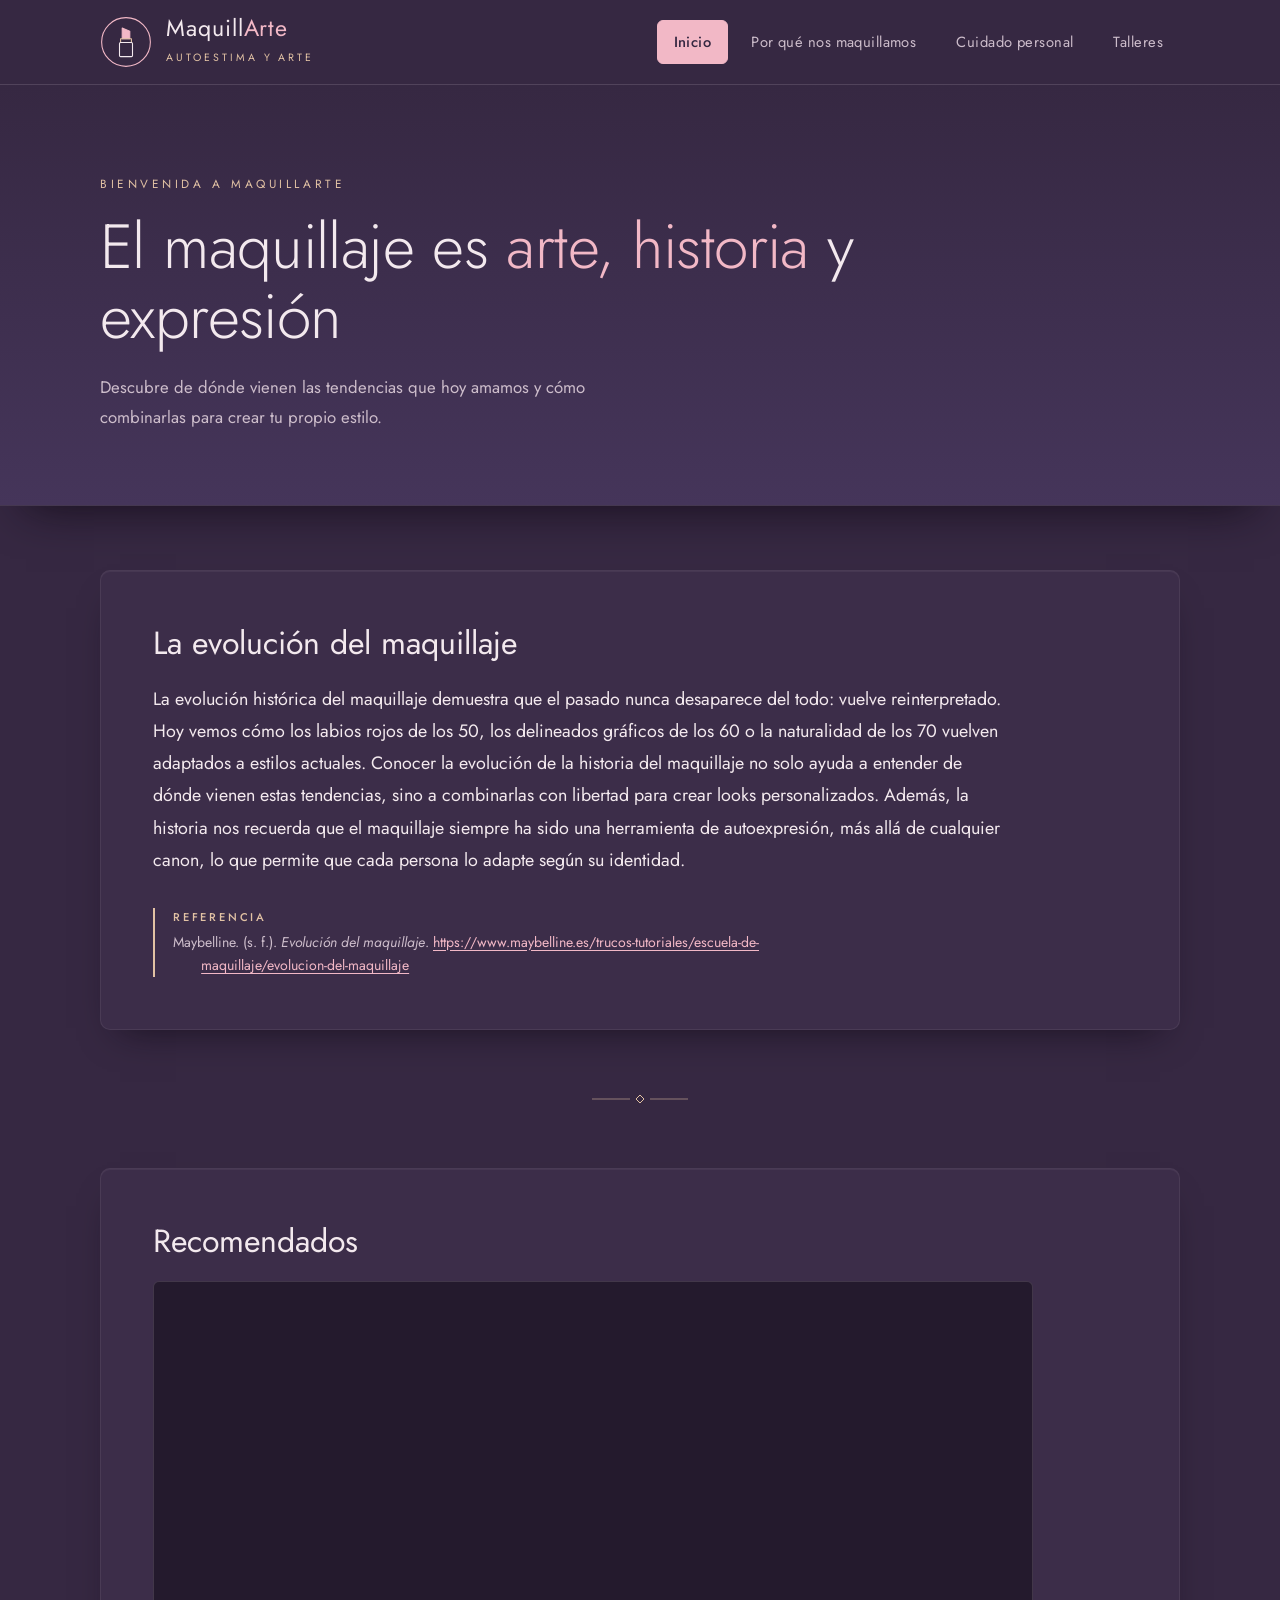
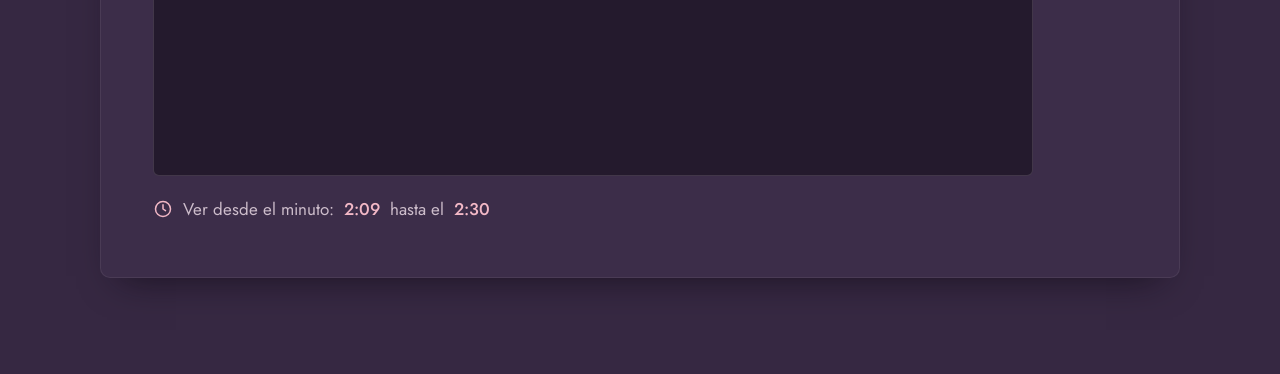
==== commit baa18ecb: "Portada con transicion y sombra, paneles con relieve y adorno entre secciones Co-Authored-By: Claude" ====
--- a/index.html
+++ b/index.html
@@ -37,11 +37,13 @@
   </header>
 
   <main>
+    <div class="banda-portada">
     <section class="portada contenedor">
       <span class="etiqueta">Bienvenida a MaquillArte</span>
       <h1>El maquillaje es <em>arte, historia</em> y expresión</h1>
       <p>Descubre de dónde vienen las tendencias que hoy amamos y cómo combinarlas para crear tu propio estilo.</p>
     </section>
+    </div>
 
     <section class="seccion contenedor aparecer">
       <article class="tarjeta">
--- a/css/styles.css
+++ b/css/styles.css
@@ -168,8 +168,17 @@
 
 /* ---------------- Portada ---------------- */
 
+/* Franja de ancho completo: se aclara hacia abajo y proyecta una sombra suave sobre el contenido */
+.banda-portada {
+  position: relative;
+  z-index: 1;
+  background: linear-gradient(180deg, var(--fondo) 0%, #45355A 100%);
+  border-bottom: 1px solid rgba(243, 233, 238, .08);
+  box-shadow: 0 26px 44px -26px rgba(12, 6, 16, .8);
+}
+
 .portada {
-  padding: 88px 0 24px;
+  padding: 88px 0 72px;
 }
 
 .etiqueta {
@@ -206,11 +215,27 @@
 
 main { flex: 1; padding-bottom: 96px; }
 
-.seccion { margin-top: 56px; }
-
+.seccion { margin-top: 64px; }
+
+/* Adorno editorial entre secciones: línea · rombo · línea */
+.seccion + .seccion::before {
+  content: "";
+  display: block;
+  width: 96px;
+  height: 10px;
+  margin: 0 auto 64px;
+  background: center / contain no-repeat url("data:image/svg+xml,%3Csvg xmlns='http://www.w3.org/2000/svg' viewBox='0 0 96 10'%3E%3Cpath d='M0 5h38M58 5h38' stroke='%23E2C2A4' stroke-opacity='.55' stroke-width='1'/%3E%3Cpath d='M48 1l4 4-4 4-4-4z' fill='none' stroke='%23E2C2A4' stroke-width='1'/%3E%3C/svg%3E");
+}
+
+/* Panel apenas más claro que el fondo, con sombra difusa */
 .tarjeta {
-  padding-top: 40px;
-  border-top: 1px solid var(--linea);
+  background: #3C2D49;
+  border: 1px solid rgba(243, 233, 238, .07);
+  border-radius: 10px;
+  padding: clamp(24px, 4.5vw, 52px);
+  box-shadow:
+    inset 0 1px 0 rgba(243, 233, 238, .05),
+    0 18px 36px -20px rgba(12, 6, 16, .7);
 }
 
 .titulo-seccion {
@@ -543,7 +568,9 @@
   .marca img { width: 44px; height: 44px; }
   .marca-nombre { font-size: 1.25rem; }
   .marca-lema { letter-spacing: .2em; font-size: .6rem; }
-  .portada { padding-top: 56px; }
+  .portada { padding: 56px 0 52px; }
+  .seccion { margin-top: 40px; }
+  .seccion + .seccion::before { margin-bottom: 40px; }
 
   .decada {
     grid-template-columns: 1fr;
